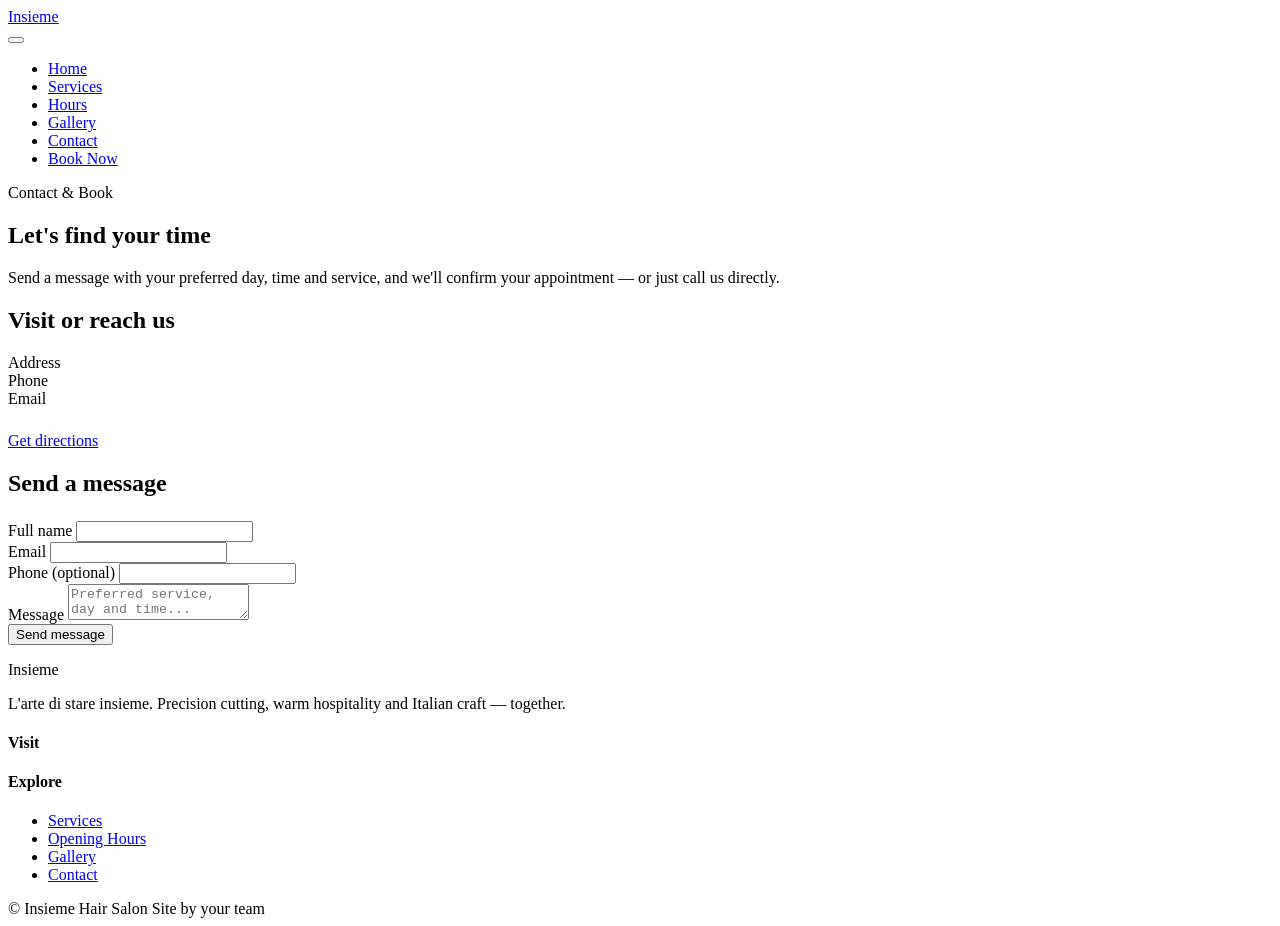
==== contact.html @ 7e27f587 "Initial site build" ====
<!DOCTYPE html>
<html lang="en">
<head>
<meta charset="UTF-8">
<meta name="viewport" content="width=device-width, initial-scale=1.0">
<title>Contact &amp; Book — Insieme Hair Salon</title>
<meta name="description" content="Get in touch with Insieme Hair Salon to book an appointment, ask a question, or find directions to our salon.">
<link rel="canonical" href="https://www.insiemehairsalon.com/contact.html">
<meta property="og:type" content="website">
<meta property="og:title" content="Contact &amp; Book — Insieme Hair Salon">
<meta property="og:description" content="Book an appointment, ask a question, or find directions to our salon.">
<meta property="og:url" content="https://www.insiemehairsalon.com/contact.html">
<link rel="preconnect" href="https://fonts.googleapis.com">
<link rel="preconnect" href="https://fonts.gstatic.com" crossorigin>
<link rel="stylesheet" href="css/style.css">
</head>
<body>

<header class="site-header">
  <div class="container">
    <a href="index.html" class="logo">Insieme</a>
    <nav aria-label="Primary">
      <button class="nav-toggle" aria-label="Toggle menu" aria-expanded="false"><span></span></button>
      <ul class="nav-menu">
        <li><a href="index.html">Home</a></li>
        <li><a href="services.html">Services</a></li>
        <li><a href="hours.html">Hours</a></li>
        <li><a href="gallery.html">Gallery</a></li>
        <li><a href="contact.html">Contact</a></li>
        <li><a href="contact.html" class="nav-cta">Book Now</a></li>
      </ul>
    </nav>
  </div>
</header>

<main>
  <section class="page-hero">
    <div class="container">
      <span class="eyebrow">Contact &amp; Book</span>
      <h1>Let's find your time</h1>
      <p>Send a message with your preferred day, time and service, and we'll confirm your appointment — or just call us directly.</p>
    </div>
  </section>

  <section class="section">
    <div class="container">
      <div class="contact-grid">
        <div class="contact-info">
          <h2>Visit or reach us</h2>
          <dl>
            <dt>Address</dt>
            <dd data-biz-address></dd>
            <dt>Phone</dt>
            <dd><a data-biz-phone-link data-biz-phone></a></dd>
            <dt>Email</dt>
            <dd><a data-biz-email-link data-biz-email></a></dd>
          </dl>
          <div class="social-links" style="margin-top:24px;"></div>
          <div class="map-embed" id="map-embed"></div>
          <a href="#" data-biz-directions target="_blank" rel="noopener" class="btn btn-outline" style="margin-top:20px;">Get directions</a>
        </div>

        <div>
          <h2>Send a message</h2>
          <form id="contact-form" style="margin-top:24px;" novalidate>
            <div class="form-field">
              <label for="name">Full name</label>
              <input type="text" id="name" name="name" autocomplete="name" required>
            </div>
            <div class="form-field">
              <label for="email">Email</label>
              <input type="email" id="email" name="email" autocomplete="email" required>
            </div>
            <div class="form-field">
              <label for="phone">Phone (optional)</label>
              <input type="tel" id="phone" name="phone" autocomplete="tel">
            </div>
            <div class="form-field">
              <label for="message">Message</label>
              <textarea id="message" name="message" placeholder="Preferred service, day and time..." required></textarea>
            </div>
            <button type="submit" class="btn btn-primary">Send message</button>
            <p class="form-status" id="form-status" role="status" aria-live="polite"></p>
          </form>
        </div>
      </div>
    </div>
  </section>
</main>

<footer class="site-footer">
  <div class="container">
    <div class="footer-grid">
      <div>
        <div class="footer-logo">Insieme</div>
        <p class="footer-about">L'arte di stare insieme. Precision cutting, warm hospitality and Italian craft — together.</p>
        <div class="social-links"></div>
      </div>
      <div>
        <h4>Visit</h4>
        <p data-biz-address style="margin-bottom:8px;"></p>
        <p><a data-biz-phone-link data-biz-phone></a></p>
      </div>
      <div>
        <h4>Explore</h4>
        <ul class="footer-links">
          <li><a href="services.html">Services</a></li>
          <li><a href="hours.html">Opening Hours</a></li>
          <li><a href="gallery.html">Gallery</a></li>
          <li><a href="contact.html">Contact</a></li>
        </ul>
      </div>
    </div>
    <div class="footer-bottom">
      <span>&copy; <span data-year></span> Insieme Hair Salon</span>
      <span>Site by your team</span>
    </div>
  </div>
</footer>

<script src="js/content.js"></script>
<script src="js/main.js"></script>
</body>
</html>
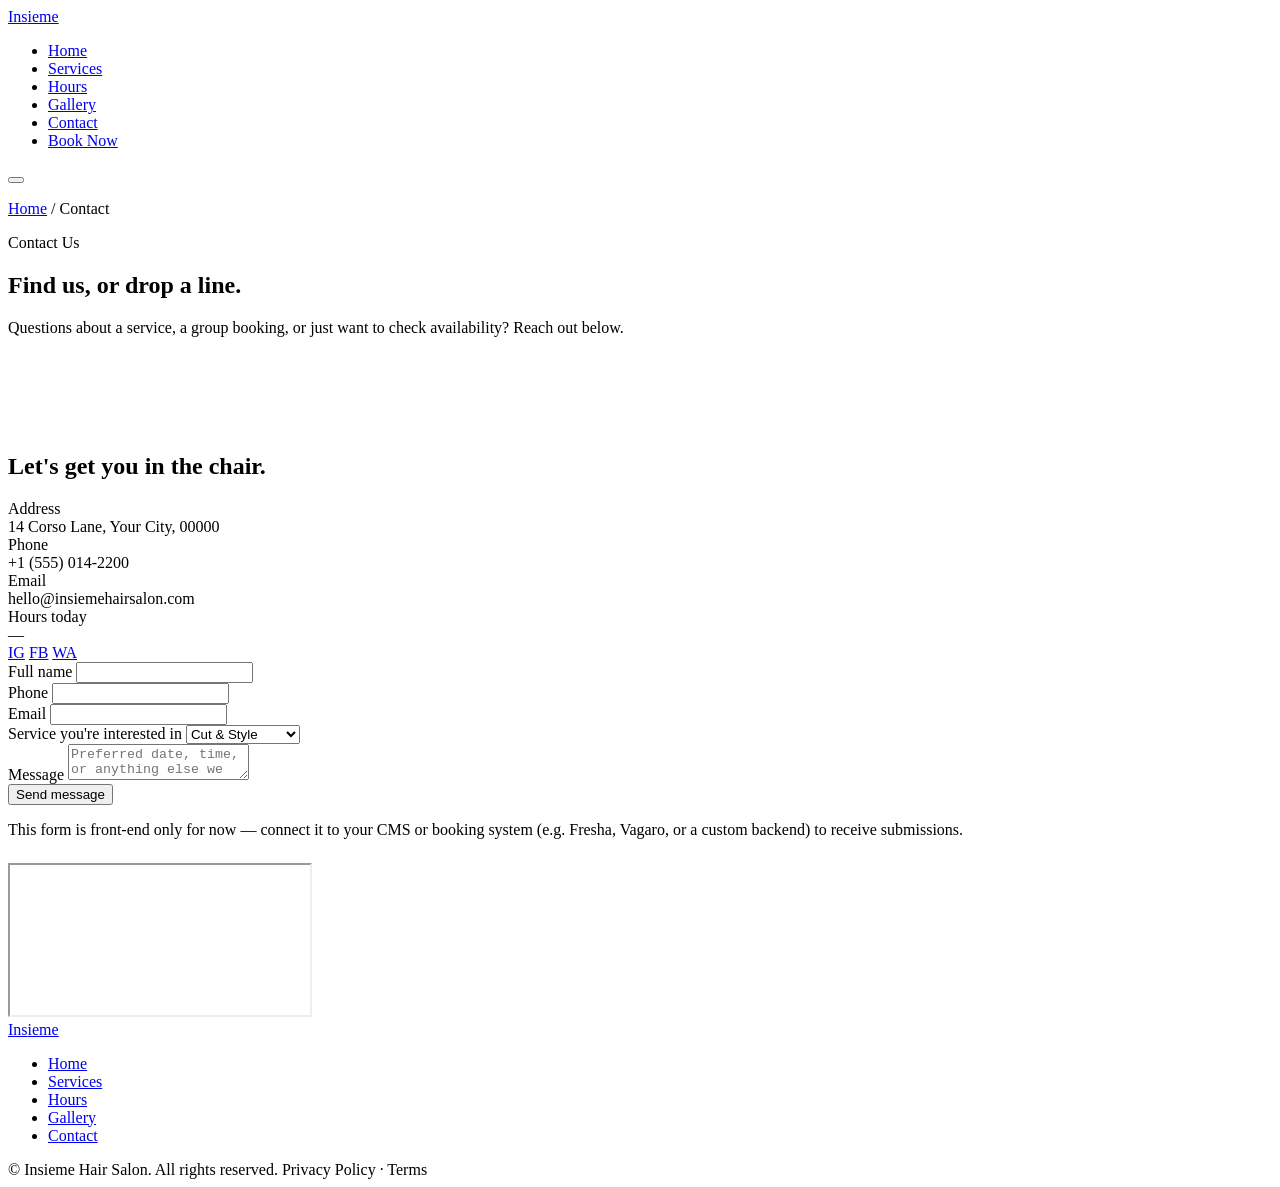
==== commit 193915b3: "Add files via upload" ====
--- a/contact.html
+++ b/contact.html
@@ -3,122 +3,153 @@
 <head>
 <meta charset="UTF-8">
 <meta name="viewport" content="width=device-width, initial-scale=1.0">
-<title>Contact &amp; Book — Insieme Hair Salon</title>
-<meta name="description" content="Get in touch with Insieme Hair Salon to book an appointment, ask a question, or find directions to our salon.">
+<title>Contact Us — Insieme Hair Salon</title>
+<meta name="description" content="Contact Insieme Hair Salon — find our address, phone, email, and map, or send a message to book your appointment.">
 <link rel="canonical" href="https://www.insiemehairsalon.com/contact.html">
+<meta property="og:title" content="Contact Us — Insieme Hair Salon">
 <meta property="og:type" content="website">
-<meta property="og:title" content="Contact &amp; Book — Insieme Hair Salon">
-<meta property="og:description" content="Book an appointment, ask a question, or find directions to our salon.">
 <meta property="og:url" content="https://www.insiemehairsalon.com/contact.html">
+<meta name="robots" content="index, follow">
+<link rel="icon" href="data:image/svg+xml,<svg xmlns=%22http://www.w3.org/2000/svg%22 viewBox=%220 0 100 100%22><text y=%22.9em%22 font-size=%2290%22>✂️</text></svg>">
 <link rel="preconnect" href="https://fonts.googleapis.com">
 <link rel="preconnect" href="https://fonts.gstatic.com" crossorigin>
-<link rel="stylesheet" href="css/style.css">
+<link href="https://fonts.googleapis.com/css2?family=Fraunces:ital,opsz,wght@0,9..144,300;0,9..144,400;0,9..144,500;1,9..144,400;1,9..144,500&family=Manrope:wght@300;400;500;600;700&display=swap" rel="stylesheet">
+<link rel="stylesheet" href="assets/style.css">
+<script type="application/ld+json">
+{
+  "@context": "https://schema.org",
+  "@type": "BreadcrumbList",
+  "itemListElement": [
+    {"@type":"ListItem","position":1,"name":"Home","item":"https://www.insiemehairsalon.com/"},
+    {"@type":"ListItem","position":2,"name":"Contact","item":"https://www.insiemehairsalon.com/contact.html"}
+  ]
+}
+</script>
 </head>
 <body>
 
-<header class="site-header">
-  <div class="container">
-    <a href="index.html" class="logo">Insieme</a>
-    <nav aria-label="Primary">
-      <button class="nav-toggle" aria-label="Toggle menu" aria-expanded="false"><span></span></button>
-      <ul class="nav-menu">
+<header id="siteHeader">
+  <div class="wrap">
+    <nav>
+      <a href="index.html" class="logo">Ins<span>i</span>eme</a>
+      <ul class="nav-links" id="navLinks">
+        <li><a href="index.html">Home</a></li>
+        <li><a href="services.html">Services</a></li>
+        <li><a href="hours.html">Hours</a></li>
+        <li><a href="gallery.html">Gallery</a></li>
+        <li><a href="contact.html" class="active">Contact</a></li>
+        <li><a href="contact.html" class="btn">Book Now</a></li>
+      </ul>
+      <button class="nav-toggle" id="navToggle" aria-label="Toggle menu" aria-expanded="false">
+        <span></span><span></span><span></span>
+      </button>
+    </nav>
+  </div>
+</header>
+
+<section class="page-hero">
+  <div class="wrap">
+    <p class="breadcrumb"><a href="index.html">Home</a> / Contact</p>
+    <p class="eyebrow" data-reveal>Contact Us</p>
+    <h1 data-reveal>Find us, or drop a line.</h1>
+    <p data-reveal>Questions about a service, a group booking, or just want to check availability? Reach out below.</p>
+  </div>
+</section>
+
+<section style="padding-top:80px;">
+  <div class="wrap">
+    <div class="contact-wrap" data-reveal>
+      <div class="contact-info">
+        <h2>Let's get you in the chair.</h2>
+        <div class="contact-item">
+          <div class="label">Address</div>
+          <div class="value">14 Corso Lane, Your City, 00000</div>
+        </div>
+        <div class="contact-item">
+          <div class="label">Phone</div>
+          <div class="value">+1 (555) 014-2200</div>
+        </div>
+        <div class="contact-item">
+          <div class="label">Email</div>
+          <div class="value">hello@insiemehairsalon.com</div>
+        </div>
+        <div class="contact-item">
+          <div class="label">Hours today</div>
+          <div class="value" id="todayHours">—</div>
+        </div>
+        <div class="social-row">
+          <a href="#" aria-label="Instagram">IG</a>
+          <a href="#" aria-label="Facebook">FB</a>
+          <a href="#" aria-label="WhatsApp">WA</a>
+        </div>
+      </div>
+      <div class="contact-form-wrap">
+        <form id="contactForm">
+          <div class="form-row">
+            <div class="form-field">
+              <label for="name">Full name</label>
+              <input type="text" id="name" name="name" required>
+            </div>
+            <div class="form-field">
+              <label for="phone">Phone</label>
+              <input type="tel" id="phone" name="phone">
+            </div>
+          </div>
+          <div class="form-row">
+            <div class="form-field full">
+              <label for="email">Email</label>
+              <input type="email" id="email" name="email" required>
+            </div>
+          </div>
+          <div class="form-row">
+            <div class="form-field full">
+              <label for="service">Service you're interested in</label>
+              <select id="service" name="service">
+                <option>Cut &amp; Style</option>
+                <option>Colour</option>
+                <option>Treatments</option>
+                <option>Bridal &amp; Events</option>
+                <option>Not sure yet</option>
+              </select>
+            </div>
+          </div>
+          <div class="form-row">
+            <div class="form-field full">
+              <label for="message">Message</label>
+              <textarea id="message" name="message" placeholder="Preferred date, time, or anything else we should know"></textarea>
+            </div>
+          </div>
+          <button type="submit" class="btn btn-solid">Send message</button>
+          <p class="form-note">This form is front-end only for now — connect it to your CMS or booking system (e.g. Fresha, Vagaro, or a custom backend) to receive submissions.</p>
+        </form>
+      </div>
+    </div>
+
+    <div class="map-embed" style="margin-top:24px; border:1px solid var(--line);" data-reveal>
+      <iframe title="Insieme Hair Salon location" src="https://maps.google.com/maps?q=hair%20salon&t=&z=14&ie=UTF8&iwloc=&output=embed" loading="lazy" referrerpolicy="no-referrer-when-downgrade"></iframe>
+    </div>
+  </div>
+</section>
+
+<footer>
+  <div class="wrap">
+    <div class="footer-top">
+      <a href="index.html" class="logo">Ins<span>i</span>eme</a>
+      <ul class="footer-links">
         <li><a href="index.html">Home</a></li>
         <li><a href="services.html">Services</a></li>
         <li><a href="hours.html">Hours</a></li>
         <li><a href="gallery.html">Gallery</a></li>
         <li><a href="contact.html">Contact</a></li>
-        <li><a href="contact.html" class="nav-cta">Book Now</a></li>
       </ul>
-    </nav>
-  </div>
-</header>
-
-<main>
-  <section class="page-hero">
-    <div class="container">
-      <span class="eyebrow">Contact &amp; Book</span>
-      <h1>Let's find your time</h1>
-      <p>Send a message with your preferred day, time and service, and we'll confirm your appointment — or just call us directly.</p>
-    </div>
-  </section>
-
-  <section class="section">
-    <div class="container">
-      <div class="contact-grid">
-        <div class="contact-info">
-          <h2>Visit or reach us</h2>
-          <dl>
-            <dt>Address</dt>
-            <dd data-biz-address></dd>
-            <dt>Phone</dt>
-            <dd><a data-biz-phone-link data-biz-phone></a></dd>
-            <dt>Email</dt>
-            <dd><a data-biz-email-link data-biz-email></a></dd>
-          </dl>
-          <div class="social-links" style="margin-top:24px;"></div>
-          <div class="map-embed" id="map-embed"></div>
-          <a href="#" data-biz-directions target="_blank" rel="noopener" class="btn btn-outline" style="margin-top:20px;">Get directions</a>
-        </div>
-
-        <div>
-          <h2>Send a message</h2>
-          <form id="contact-form" style="margin-top:24px;" novalidate>
-            <div class="form-field">
-              <label for="name">Full name</label>
-              <input type="text" id="name" name="name" autocomplete="name" required>
-            </div>
-            <div class="form-field">
-              <label for="email">Email</label>
-              <input type="email" id="email" name="email" autocomplete="email" required>
-            </div>
-            <div class="form-field">
-              <label for="phone">Phone (optional)</label>
-              <input type="tel" id="phone" name="phone" autocomplete="tel">
-            </div>
-            <div class="form-field">
-              <label for="message">Message</label>
-              <textarea id="message" name="message" placeholder="Preferred service, day and time..." required></textarea>
-            </div>
-            <button type="submit" class="btn btn-primary">Send message</button>
-            <p class="form-status" id="form-status" role="status" aria-live="polite"></p>
-          </form>
-        </div>
-      </div>
-    </div>
-  </section>
-</main>
-
-<footer class="site-footer">
-  <div class="container">
-    <div class="footer-grid">
-      <div>
-        <div class="footer-logo">Insieme</div>
-        <p class="footer-about">L'arte di stare insieme. Precision cutting, warm hospitality and Italian craft — together.</p>
-        <div class="social-links"></div>
-      </div>
-      <div>
-        <h4>Visit</h4>
-        <p data-biz-address style="margin-bottom:8px;"></p>
-        <p><a data-biz-phone-link data-biz-phone></a></p>
-      </div>
-      <div>
-        <h4>Explore</h4>
-        <ul class="footer-links">
-          <li><a href="services.html">Services</a></li>
-          <li><a href="hours.html">Opening Hours</a></li>
-          <li><a href="gallery.html">Gallery</a></li>
-          <li><a href="contact.html">Contact</a></li>
-        </ul>
-      </div>
     </div>
     <div class="footer-bottom">
-      <span>&copy; <span data-year></span> Insieme Hair Salon</span>
-      <span>Site by your team</span>
+      <span>© <span id="year"></span> Insieme Hair Salon. All rights reserved.</span>
+      <span>Privacy Policy · Terms</span>
     </div>
   </div>
 </footer>
 
-<script src="js/content.js"></script>
-<script src="js/main.js"></script>
+<script src="assets/script.js"></script>
 </body>
 </html>
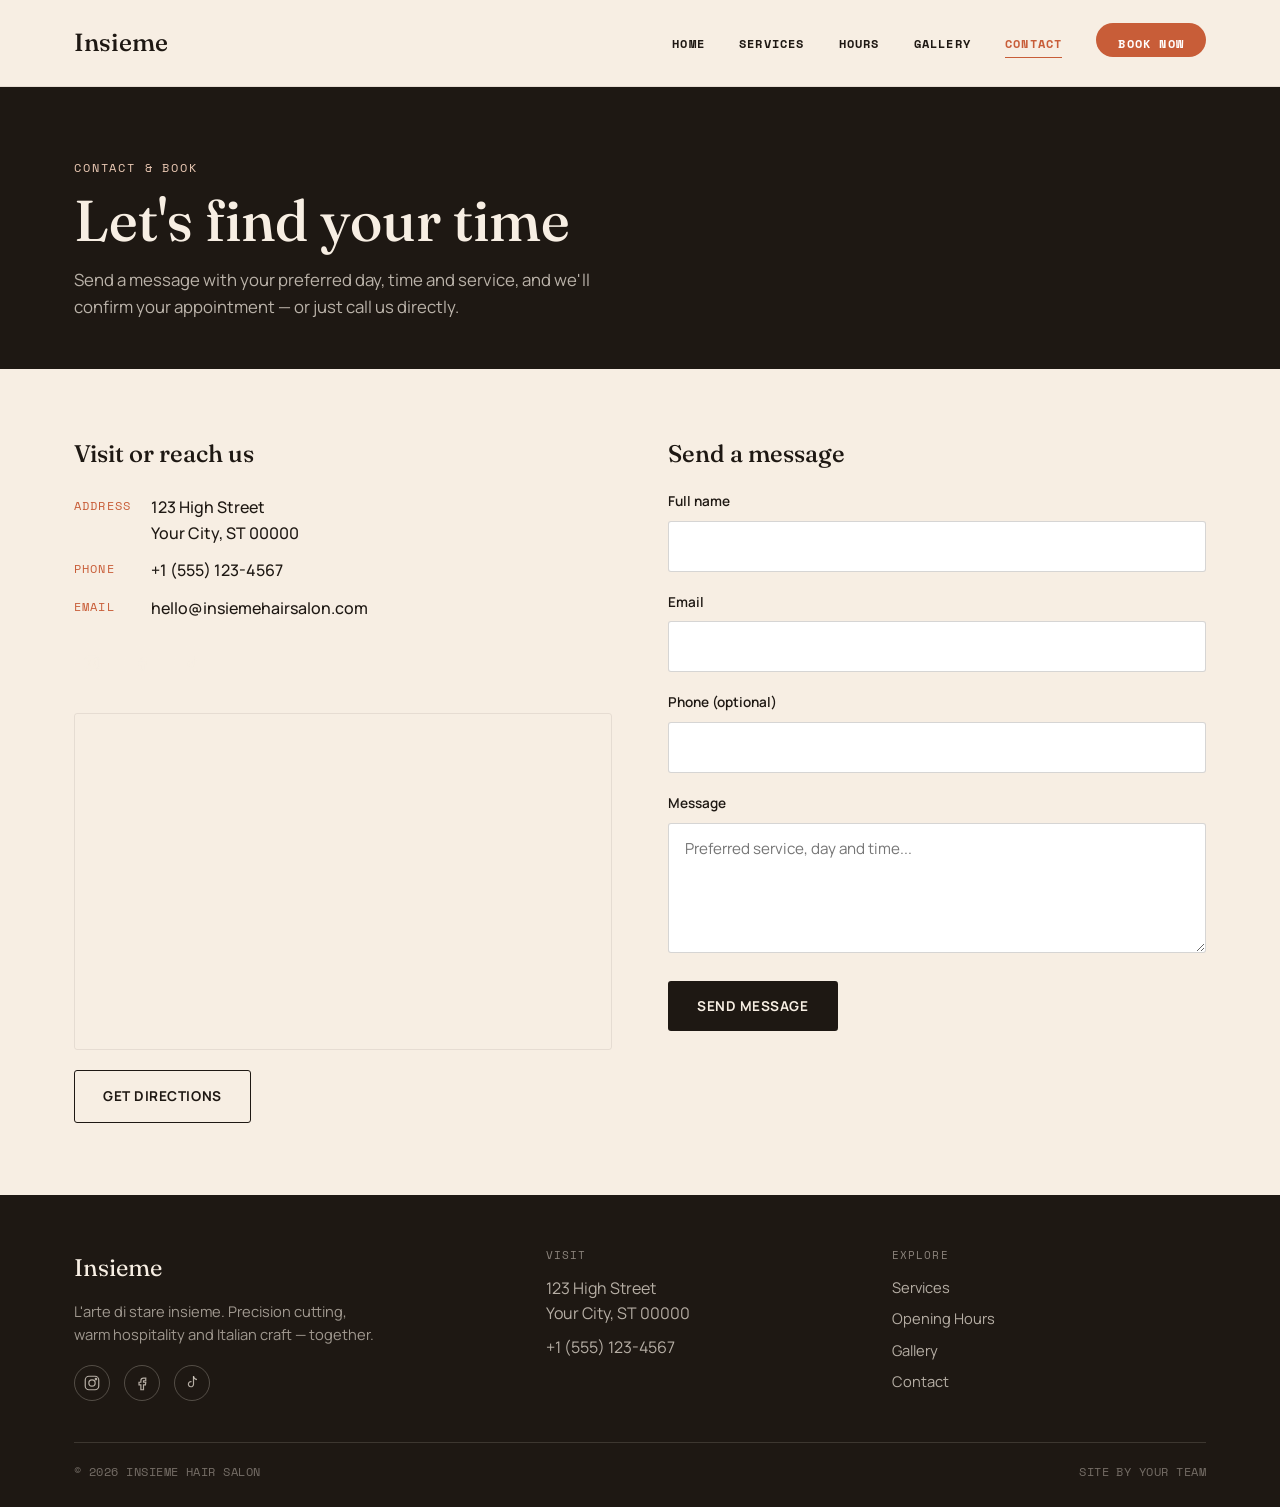
==== commit 4f2e7ba2: "Add files via upload" ====
--- a/contact.html
+++ b/contact.html
@@ -3,18 +3,18 @@
 <head>
 <meta charset="UTF-8">
 <meta name="viewport" content="width=device-width, initial-scale=1.0">
-<title>Contact Us — Insieme Hair Salon</title>
-<meta name="description" content="Contact Insieme Hair Salon — find our address, phone, email, and map, or send a message to book your appointment.">
+<title>Contact &amp; Book — Insieme Hair Salon</title>
+<meta name="description" content="Get in touch with Insieme Hair Salon to book an appointment, ask a question, or find directions to our salon.">
 <link rel="canonical" href="https://www.insiemehairsalon.com/contact.html">
-<meta property="og:title" content="Contact Us — Insieme Hair Salon">
 <meta property="og:type" content="website">
+<meta property="og:title" content="Contact &amp; Book — Insieme Hair Salon">
+<meta property="og:description" content="Book an appointment, ask a question, or find directions to our salon.">
 <meta property="og:url" content="https://www.insiemehairsalon.com/contact.html">
 <meta name="robots" content="index, follow">
-<link rel="icon" href="data:image/svg+xml,<svg xmlns=%22http://www.w3.org/2000/svg%22 viewBox=%220 0 100 100%22><text y=%22.9em%22 font-size=%2290%22>✂️</text></svg>">
 <link rel="preconnect" href="https://fonts.googleapis.com">
 <link rel="preconnect" href="https://fonts.gstatic.com" crossorigin>
-<link href="https://fonts.googleapis.com/css2?family=Fraunces:ital,opsz,wght@0,9..144,300;0,9..144,400;0,9..144,500;1,9..144,400;1,9..144,500&family=Manrope:wght@300;400;500;600;700&display=swap" rel="stylesheet">
-<link rel="stylesheet" href="assets/style.css">
+<link href="https://fonts.googleapis.com/css2?family=Fraunces:ital,opsz,wght@0,9..144,300;0,9..144,500;0,9..144,600;1,9..144,500&family=Manrope:wght@400;500;600;700&family=Space+Mono:wght@400;700&display=swap" rel="stylesheet">
+<link rel="stylesheet" href="style.css">
 <script type="application/ld+json">
 {
   "@context": "https://schema.org",
@@ -28,128 +28,118 @@
 </head>
 <body>
 
-<header id="siteHeader">
-  <div class="wrap">
-    <nav>
-      <a href="index.html" class="logo">Ins<span>i</span>eme</a>
-      <ul class="nav-links" id="navLinks">
+<header class="site-header">
+  <div class="container">
+    <a href="index.html" class="logo">Insieme</a>
+    <nav aria-label="Primary">
+      <button class="nav-toggle" aria-label="Toggle menu" aria-expanded="false"><span></span></button>
+      <ul class="nav-menu">
         <li><a href="index.html">Home</a></li>
         <li><a href="services.html">Services</a></li>
         <li><a href="hours.html">Hours</a></li>
         <li><a href="gallery.html">Gallery</a></li>
-        <li><a href="contact.html" class="active">Contact</a></li>
-        <li><a href="contact.html" class="btn">Book Now</a></li>
+        <li><a href="contact.html" aria-current="page">Contact</a></li>
+        <li><a href="contact.html" class="nav-cta">Book Now</a></li>
       </ul>
-      <button class="nav-toggle" id="navToggle" aria-label="Toggle menu" aria-expanded="false">
-        <span></span><span></span><span></span>
-      </button>
     </nav>
   </div>
 </header>
 
-<section class="page-hero">
-  <div class="wrap">
-    <p class="breadcrumb"><a href="index.html">Home</a> / Contact</p>
-    <p class="eyebrow" data-reveal>Contact Us</p>
-    <h1 data-reveal>Find us, or drop a line.</h1>
-    <p data-reveal>Questions about a service, a group booking, or just want to check availability? Reach out below.</p>
-  </div>
-</section>
+<main>
+  <section class="page-hero">
+    <div class="container">
+      <span class="eyebrow">Contact &amp; Book</span>
+      <h1>Let's find your time</h1>
+      <p>Send a message with your preferred day, time and service, and we'll confirm your appointment — or just call us directly.</p>
+    </div>
+  </section>
 
-<section style="padding-top:80px;">
-  <div class="wrap">
-    <div class="contact-wrap" data-reveal>
-      <div class="contact-info">
-        <h2>Let's get you in the chair.</h2>
-        <div class="contact-item">
-          <div class="label">Address</div>
-          <div class="value">14 Corso Lane, Your City, 00000</div>
+  <section class="section">
+    <div class="container">
+      <div class="contact-grid">
+        <div class="contact-info">
+          <h2>Visit or reach us</h2>
+          <dl>
+            <dt>Address</dt>
+            <dd>123 High Street<br>Your City, ST 00000</dd>
+            <dt>Phone</dt>
+            <dd><a href="tel:+15551234567">+1 (555) 123-4567</a></dd>
+            <dt>Email</dt>
+            <dd><a href="mailto:hello@insiemehairsalon.com">hello@insiemehairsalon.com</a></dd>
+          </dl>
+          <div class="social-links" style="margin-top:24px;">
+            <a href="https://instagram.com/insiemehairsalon" target="_blank" rel="noopener" aria-label="Instagram"><svg viewBox="0 0 24 24" width="18" height="18" fill="none" stroke="currentColor" stroke-width="1.6"><rect x="3" y="3" width="18" height="18" rx="5"/><circle cx="12" cy="12" r="4.2"/><circle cx="17.3" cy="6.7" r="1"/></svg></a>
+            <a href="https://facebook.com/insiemehairsalon" target="_blank" rel="noopener" aria-label="Facebook"><svg viewBox="0 0 24 24" width="18" height="18" fill="none" stroke="currentColor" stroke-width="1.6"><path d="M14 9h3V5.5h-3c-2 0-3.5 1.5-3.5 3.5v2H8v3.5h2.5V21H14v-6.5h2.6l.4-3.5H14V9z"/></svg></a>
+            <a href="https://tiktok.com/@insiemehairsalon" target="_blank" rel="noopener" aria-label="TikTok"><svg viewBox="0 0 24 24" width="18" height="18" fill="none" stroke="currentColor" stroke-width="1.6"><path d="M14 3v10.6a3.4 3.4 0 1 1-2.6-3.3"/><path d="M14 3c.4 2.4 2.2 4.2 4.6 4.5"/></svg></a>
+          </div>
+          <div class="map-embed">
+            <iframe title="Insieme Hair Salon location" src="https://www.google.com/maps?q=123+High+Street+Your+City+ST&output=embed" loading="lazy" referrerpolicy="no-referrer-when-downgrade" allowfullscreen></iframe>
+          </div>
+          <a href="https://www.google.com/maps/search/?api=1&query=123+High+Street+Your+City" target="_blank" rel="noopener" class="btn btn-outline" style="margin-top:20px;">Get directions</a>
         </div>
-        <div class="contact-item">
-          <div class="label">Phone</div>
-          <div class="value">+1 (555) 014-2200</div>
-        </div>
-        <div class="contact-item">
-          <div class="label">Email</div>
-          <div class="value">hello@insiemehairsalon.com</div>
-        </div>
-        <div class="contact-item">
-          <div class="label">Hours today</div>
-          <div class="value" id="todayHours">—</div>
-        </div>
-        <div class="social-row">
-          <a href="#" aria-label="Instagram">IG</a>
-          <a href="#" aria-label="Facebook">FB</a>
-          <a href="#" aria-label="WhatsApp">WA</a>
+
+        <div>
+          <h2>Send a message</h2>
+          <form id="contact-form" style="margin-top:24px;" novalidate>
+            <div class="form-field">
+              <label for="name">Full name</label>
+              <input type="text" id="name" name="name" autocomplete="name" required>
+            </div>
+            <div class="form-field">
+              <label for="email">Email</label>
+              <input type="email" id="email" name="email" autocomplete="email" required>
+            </div>
+            <div class="form-field">
+              <label for="phone">Phone (optional)</label>
+              <input type="tel" id="phone" name="phone" autocomplete="tel">
+            </div>
+            <div class="form-field">
+              <label for="message">Message</label>
+              <textarea id="message" name="message" placeholder="Preferred service, day and time..." required></textarea>
+            </div>
+            <button type="submit" class="btn btn-primary">Send message</button>
+            <p class="form-status" id="form-status" role="status" aria-live="polite"></p>
+          </form>
         </div>
       </div>
-      <div class="contact-form-wrap">
-        <form id="contactForm">
-          <div class="form-row">
-            <div class="form-field">
-              <label for="name">Full name</label>
-              <input type="text" id="name" name="name" required>
-            </div>
-            <div class="form-field">
-              <label for="phone">Phone</label>
-              <input type="tel" id="phone" name="phone">
-            </div>
-          </div>
-          <div class="form-row">
-            <div class="form-field full">
-              <label for="email">Email</label>
-              <input type="email" id="email" name="email" required>
-            </div>
-          </div>
-          <div class="form-row">
-            <div class="form-field full">
-              <label for="service">Service you're interested in</label>
-              <select id="service" name="service">
-                <option>Cut &amp; Style</option>
-                <option>Colour</option>
-                <option>Treatments</option>
-                <option>Bridal &amp; Events</option>
-                <option>Not sure yet</option>
-              </select>
-            </div>
-          </div>
-          <div class="form-row">
-            <div class="form-field full">
-              <label for="message">Message</label>
-              <textarea id="message" name="message" placeholder="Preferred date, time, or anything else we should know"></textarea>
-            </div>
-          </div>
-          <button type="submit" class="btn btn-solid">Send message</button>
-          <p class="form-note">This form is front-end only for now — connect it to your CMS or booking system (e.g. Fresha, Vagaro, or a custom backend) to receive submissions.</p>
-        </form>
+    </div>
+  </section>
+</main>
+
+<footer class="site-footer">
+  <div class="container">
+    <div class="footer-grid">
+      <div>
+        <div class="footer-logo">Insieme</div>
+        <p class="footer-about">L'arte di stare insieme. Precision cutting, warm hospitality and Italian craft — together.</p>
+        <div class="social-links">
+          <a href="https://instagram.com/insiemehairsalon" target="_blank" rel="noopener" aria-label="Instagram"><svg viewBox="0 0 24 24" width="18" height="18" fill="none" stroke="currentColor" stroke-width="1.6"><rect x="3" y="3" width="18" height="18" rx="5"/><circle cx="12" cy="12" r="4.2"/><circle cx="17.3" cy="6.7" r="1"/></svg></a>
+          <a href="https://facebook.com/insiemehairsalon" target="_blank" rel="noopener" aria-label="Facebook"><svg viewBox="0 0 24 24" width="18" height="18" fill="none" stroke="currentColor" stroke-width="1.6"><path d="M14 9h3V5.5h-3c-2 0-3.5 1.5-3.5 3.5v2H8v3.5h2.5V21H14v-6.5h2.6l.4-3.5H14V9z"/></svg></a>
+          <a href="https://tiktok.com/@insiemehairsalon" target="_blank" rel="noopener" aria-label="TikTok"><svg viewBox="0 0 24 24" width="18" height="18" fill="none" stroke="currentColor" stroke-width="1.6"><path d="M14 3v10.6a3.4 3.4 0 1 1-2.6-3.3"/><path d="M14 3c.4 2.4 2.2 4.2 4.6 4.5"/></svg></a>
+        </div>
+      </div>
+      <div>
+        <h4>Visit</h4>
+        <p style="margin-bottom:8px;">123 High Street<br>Your City, ST 00000</p>
+        <p><a href="tel:+15551234567">+1 (555) 123-4567</a></p>
+      </div>
+      <div>
+        <h4>Explore</h4>
+        <ul class="footer-links">
+          <li><a href="services.html">Services</a></li>
+          <li><a href="hours.html">Opening Hours</a></li>
+          <li><a href="gallery.html">Gallery</a></li>
+          <li><a href="contact.html">Contact</a></li>
+        </ul>
       </div>
     </div>
-
-    <div class="map-embed" style="margin-top:24px; border:1px solid var(--line);" data-reveal>
-      <iframe title="Insieme Hair Salon location" src="https://maps.google.com/maps?q=hair%20salon&t=&z=14&ie=UTF8&iwloc=&output=embed" loading="lazy" referrerpolicy="no-referrer-when-downgrade"></iframe>
-    </div>
-  </div>
-</section>
-
-<footer>
-  <div class="wrap">
-    <div class="footer-top">
-      <a href="index.html" class="logo">Ins<span>i</span>eme</a>
-      <ul class="footer-links">
-        <li><a href="index.html">Home</a></li>
-        <li><a href="services.html">Services</a></li>
-        <li><a href="hours.html">Hours</a></li>
-        <li><a href="gallery.html">Gallery</a></li>
-        <li><a href="contact.html">Contact</a></li>
-      </ul>
-    </div>
     <div class="footer-bottom">
-      <span>© <span id="year"></span> Insieme Hair Salon. All rights reserved.</span>
-      <span>Privacy Policy · Terms</span>
+      <span>&copy; <span data-year></span> Insieme Hair Salon</span>
+      <span>Site by your team</span>
     </div>
   </div>
 </footer>
 
-<script src="assets/script.js"></script>
+<script src="main.js"></script>
 </body>
 </html>
--- a/style.css
+++ b/style.css
@@ -0,0 +1,280 @@
+:root {
+  --cream: #f7eee3;
+  --cream-deep: #efe2d0;
+  --espresso: #1e1813;
+  --espresso-soft: #382e27;
+  --rust: #c85d38;
+  --rust-deep: #a8482a;
+  --copper-soft: #ebc9b4;
+  --stone: #8b7f73;
+  --white: #ffffff;
+
+  --font-display: "Fraunces", ui-serif, Georgia, serif;
+  --font-body: "Manrope", -apple-system, BlinkMacSystemFont, "Segoe UI", sans-serif;
+  --font-mono: "Space Mono", ui-monospace, monospace;
+
+  --container: 1180px;
+  --radius: 3px;
+  --transition: 220ms cubic-bezier(.4,0,.2,1);
+}
+
+@media (prefers-reduced-motion: reduce) {
+  *, *::before, *::after { animation-duration: 0.001ms !important; animation-iteration-count: 1 !important; transition-duration: 0.001ms !important; scroll-behavior: auto !important; }
+}
+
+* { box-sizing: border-box; }
+html { scroll-behavior: smooth; }
+body {
+  margin: 0;
+  background: var(--cream);
+  color: var(--espresso);
+  font-family: var(--font-body);
+  font-size: 16px;
+  line-height: 1.6;
+  -webkit-font-smoothing: antialiased;
+}
+img { max-width: 100%; display: block; }
+a { color: inherit; text-decoration: none; }
+ul { list-style: none; margin: 0; padding: 0; }
+h1, h2, h3, h4 { font-family: var(--font-display); font-weight: 500; line-height: 1.1; margin: 0; }
+p { margin: 0; }
+button { font-family: inherit; cursor: pointer; }
+
+:focus-visible { outline: 2px solid var(--rust); outline-offset: 3px; }
+
+.container { width: 100%; max-width: var(--container); margin: 0 auto; padding: 0 24px; }
+
+.eyebrow {
+  font-family: var(--font-mono);
+  font-size: 0.72rem;
+  letter-spacing: 0.16em;
+  text-transform: uppercase;
+  color: var(--rust);
+  display: block;
+}
+
+/* ---------- Header / Nav ---------- */
+.site-header { position: sticky; top: 0; z-index: 100; background: var(--cream); border-bottom: 1px solid rgba(30,24,19,0.08); }
+.site-header .container { display: flex; align-items: center; justify-content: space-between; height: 86px; }
+.logo { font-family: var(--font-display); font-size: 1.55rem; font-weight: 500; }
+
+.nav-toggle { display: none; background: none; border: none; width: 40px; height: 40px; position: relative; }
+.nav-toggle span, .nav-toggle::before, .nav-toggle::after {
+  content: ""; position: absolute; left: 8px; right: 8px; height: 2px; background: var(--espresso);
+  transition: transform var(--transition), opacity var(--transition);
+}
+.nav-toggle::before { top: 14px; }
+.nav-toggle span { top: 19px; }
+.nav-toggle::after { top: 24px; }
+.nav-toggle[aria-expanded="true"]::before { transform: translateY(5px) rotate(45deg); }
+.nav-toggle[aria-expanded="true"]::after { transform: translateY(-5px) rotate(-45deg); }
+.nav-toggle[aria-expanded="true"] span { opacity: 0; }
+
+.nav-menu { display: flex; align-items: center; gap: 34px; }
+.nav-menu a {
+  font-family: var(--font-mono); font-size: 0.75rem; font-weight: 700;
+  letter-spacing: 0.1em; text-transform: uppercase;
+  padding-bottom: 5px; border-bottom: 1px solid transparent;
+}
+.nav-menu a:hover, .nav-menu a[aria-current="page"] { border-color: var(--rust); color: var(--rust); }
+.nav-cta { background: var(--rust); color: var(--white) !important; padding: 12px 22px; border-radius: 30px; font-weight: 700 !important; border: none !important; }
+.nav-cta:hover { background: var(--rust-deep); border-color: transparent !important; color: var(--white) !important; }
+
+/* ---------- Buttons ---------- */
+.btn {
+  display: inline-flex; align-items: center; gap: 10px;
+  padding: 15px 28px; border-radius: var(--radius);
+  font-weight: 700; font-size: 0.85rem; text-transform: uppercase; letter-spacing: 0.04em;
+  border: 1px solid transparent; transition: transform var(--transition), background var(--transition), border-color var(--transition), color var(--transition);
+}
+.btn:hover { transform: translateY(-2px); }
+.btn-primary { background: var(--espresso); color: var(--cream); }
+.btn-primary:hover { background: var(--rust); }
+.btn-line { border-bottom: 1px solid var(--espresso); padding: 15px 2px; border-radius: 0; text-transform: none; font-weight: 600; letter-spacing: 0; font-size: 0.95rem; }
+.btn-line:hover { border-color: var(--rust); color: var(--rust); transform: none; }
+.btn-outline { border-color: var(--espresso); color: var(--espresso); }
+.btn-outline:hover { border-color: var(--rust); color: var(--rust); }
+.btn-outline-light { border-color: rgba(247,238,227,0.5); color: var(--cream); }
+.btn-outline-light:hover { border-color: var(--cream); }
+
+/* ---------- Hero (home) ---------- */
+.hero { padding: 24px 0 70px; }
+.hero h1 { font-size: clamp(2.4rem, 5vw, 3.8rem); max-width: 16ch; margin-bottom: 40px; }
+.hero h1 em { font-style: italic; color: var(--rust); }
+.hero-grid { display: grid; grid-template-columns: 0.85fr 1.15fr; gap: 48px; align-items: start; }
+.hero-text p { font-size: 1.08rem; color: var(--espresso-soft); max-width: 46ch; }
+.hero-actions { margin-top: 30px; display: flex; gap: 16px; flex-wrap: wrap; align-items: center; }
+.hero-media { position: relative; aspect-ratio: 4/3.1; border-radius: 4px; overflow: hidden; }
+.hero-media img { width: 100%; height: 100%; object-fit: cover; }
+.hero-callout { position: absolute; right: 24px; bottom: 24px; left: 24px; max-width: 260px; background: var(--rust); color: var(--cream); padding: 24px; border-radius: 3px; }
+.hero-callout h3 { font-style: italic; font-weight: 500; font-size: 1.35rem; color: var(--white); }
+.hero-callout p { margin-top: 10px; font-family: var(--font-mono); font-size: 0.72rem; letter-spacing: 0.04em; line-height: 1.6; color: rgba(255,255,255,0.85); text-transform: uppercase; }
+
+/* ---------- Scrolling service strip ---------- */
+.strip { background: var(--rust); color: var(--cream); padding: 14px 0; overflow: hidden; }
+.strip-inner { display: flex; gap: 48px; font-family: var(--font-mono); font-size: 0.78rem; letter-spacing: 0.08em; text-transform: uppercase; white-space: nowrap; }
+
+/* ---------- Sections ---------- */
+.section { padding: 72px 0; }
+.section--tight { padding: 56px 0; }
+.section--deep { background: var(--cream-deep); }
+.section--espresso { background: var(--espresso); color: var(--cream); }
+.section--espresso .eyebrow { color: var(--copper-soft); }
+.section--espresso .section-head p { color: rgba(247,238,227,0.65); }
+
+.section-head { max-width: 640px; margin-bottom: 36px; }
+.section-head h2 { font-size: clamp(1.9rem, 3.5vw, 2.6rem); margin-top: 10px; }
+.section-head p { margin-top: 12px; color: var(--stone); font-size: 1.02rem; }
+
+.section-head--split { display: flex; justify-content: space-between; align-items: flex-end; gap: 20px; flex-wrap: wrap; margin-bottom: 36px; }
+.seelink { font-family: var(--font-mono); font-size: 0.78rem; font-weight: 700; text-transform: uppercase; letter-spacing: 0.05em; border-bottom: 1px solid var(--espresso); padding-bottom: 3px; }
+.seelink:hover { color: var(--rust); border-color: var(--rust); }
+
+/* ---------- Portfolio / gallery grid (real photos) ---------- */
+.portfolio-grid, .gallery-grid { display: grid; grid-template-columns: repeat(4, minmax(0,1fr)); gap: 6px; }
+.ptile { aspect-ratio: 3/3.6; border-radius: 3px; position: relative; overflow: hidden; background: var(--cream-deep); }
+.ptile img { width: 100%; height: 100%; object-fit: cover; transition: transform .5s ease; }
+.ptile:hover img { transform: scale(1.06); }
+.ptile span.ptile-caption { position: absolute; left: 12px; bottom: 12px; color: var(--white); font-family: var(--font-mono); font-size: 0.68rem; text-transform: uppercase; letter-spacing: 0.05em; opacity: 0.92; z-index: 1; }
+.ptile::after { content: ""; position: absolute; inset: 0; background: linear-gradient(180deg, rgba(0,0,0,0) 55%, rgba(0,0,0,0.45) 100%); pointer-events:none; }
+.ptile--tag { position: absolute; top: 12px; left: 12px; z-index: 1; color: rgba(255,255,255,0.9); font-family: var(--font-mono); font-size: 0.62rem; text-transform: uppercase; letter-spacing: 0.08em; }
+.gallery-note { margin-top: 22px; font-size: 0.92rem; color: var(--stone); }
+.gallery-filters { display:flex; gap:10px; flex-wrap:wrap; margin-bottom:28px; }
+.gallery-filters button{ font-family:var(--font-mono); font-size:0.72rem; letter-spacing:.08em; text-transform:uppercase; padding:10px 18px; border:1px solid rgba(30,24,19,0.16); background:transparent; color:var(--stone); border-radius:30px; transition:var(--transition); }
+.gallery-filters button:hover, .gallery-filters button.active{ border-color:var(--rust); color:var(--rust); }
+
+/* ---------- Featured services (dark band, home) ---------- */
+.services-grid { display: grid; grid-template-columns: repeat(3, minmax(0,1fr)); gap: 1px; background: rgba(247,238,227,0.14); margin-top: 8px; }
+.services-grid > div { background: var(--espresso); padding: 26px 24px; }
+.services-grid h3 { font-size: 1.1rem; color: var(--cream); }
+.services-grid p { margin-top: 8px; font-size: 0.9rem; color: rgba(247,238,227,0.6); }
+
+/* ---------- Full services / menu page ---------- */
+.service-group { margin-bottom: 44px; }
+.service-group:last-child { margin-bottom: 0; }
+.service-group__title {
+  font-size: 1.05rem; font-family: var(--font-mono); text-transform: uppercase; letter-spacing: 0.08em;
+  color: var(--rust); margin-bottom: 20px; padding-bottom: 10px; border-bottom: 1px solid rgba(30,24,19,0.12);
+}
+.service-rows { display: flex; flex-direction: column; }
+.service-row { display: grid; grid-template-columns: 1fr auto; align-items: baseline; gap: 12px; padding: 16px 0; border-bottom: 1px dashed rgba(30,24,19,0.14); }
+.service-row__name { display: flex; flex-direction: column; gap: 4px; font-weight: 600; }
+.service-row__note { font-weight: 400; font-size: 0.85rem; color: var(--stone); }
+.service-row__price { font-family: var(--font-mono); font-size: 0.95rem; color: var(--espresso-soft); white-space: nowrap; }
+
+/* ---------- Products (retail) ---------- */
+.product-grid{ display:grid; grid-template-columns:repeat(3,1fr); gap:24px; margin-top:8px; }
+.product-card{ background:var(--white); border:1px solid rgba(30,24,19,0.08); border-radius:var(--radius); overflow:hidden; }
+.product-card img{ width:100%; height:200px; object-fit:cover; }
+.product-card .pbody{ padding:20px; }
+.product-card h4{ font-size:1.1rem; margin-bottom:6px; }
+.product-card p{ font-size:0.85rem; color:var(--stone); margin-bottom:10px; }
+.product-card .price{ font-family:var(--font-mono); color:var(--rust); font-weight:700; font-size:0.9rem; }
+
+/* ---------- Testimonials ---------- */
+.testimonials { display: grid; grid-template-columns: repeat(3, minmax(0,1fr)); gap: 28px; }
+.testimonial p { font-family: var(--font-display); font-size: 1.1rem; font-style: italic; line-height: 1.5; }
+.testimonial cite { display: block; margin-top: 14px; font-style: normal; font-family: var(--font-mono); font-size: 0.75rem; color: var(--rust-deep); }
+.section--espresso .testimonial cite { color: var(--copper-soft); }
+
+/* ---------- Hours page table ---------- */
+.hours-table-wrap { background: var(--white); border: 1px solid rgba(30,24,19,0.08); border-radius: var(--radius); overflow: hidden; }
+table.hours-table { width: 100%; border-collapse: collapse; }
+table.hours-table th, table.hours-table td { text-align: left; padding: 18px 28px; border-bottom: 1px solid rgba(30,24,19,0.08); font-weight: 500; }
+table.hours-table th { font-family: var(--font-display); font-weight: 500; font-size: 1.05rem; }
+table.hours-table td { font-family: var(--font-mono); font-size: 0.95rem; text-align: right; }
+table.hours-table tr:last-child th, table.hours-table tr:last-child td { border-bottom: none; }
+table.hours-table tr.is-today { background: var(--cream-deep); }
+table.hours-table tr.is-today th { color: var(--rust); }
+.holiday-note { margin-top: 20px; font-size: 0.9rem; color: var(--stone); }
+
+.info-strip{ display:grid; grid-template-columns:repeat(3,1fr); gap:28px; margin-top:56px; padding-top:44px; border-top:1px solid rgba(30,24,19,0.1); }
+.info-strip .label{ font-family:var(--font-mono); font-size:0.7rem; letter-spacing:.14em; text-transform:uppercase; color:var(--rust); margin-bottom:8px; display:block; }
+.info-strip p{ font-size:0.9rem; color:var(--stone); }
+
+.hours-list { display: flex; flex-direction: column; gap: 8px; }
+.hours-list li { display: flex; justify-content: space-between; font-family: var(--font-mono); font-size: 0.8rem; border-bottom: 1px dashed rgba(30,24,19,0.14); padding-bottom: 6px; }
+.hours-list li.is-today { color: var(--rust); font-weight: 700; }
+
+/* ---------- Contact ---------- */
+.contact-grid { display: grid; grid-template-columns: 1fr 1fr; gap: 56px; align-items: start; }
+.contact-info dl { display: grid; grid-template-columns: auto 1fr; gap: 12px 20px; margin-top: 28px; }
+.contact-info dt { font-family: var(--font-mono); font-size: 0.72rem; text-transform: uppercase; letter-spacing: 0.1em; color: var(--rust); padding-top: 2px; }
+.contact-info dd { margin: 0; font-weight: 500; }
+.map-embed { margin-top: 32px; border-radius: var(--radius); overflow: hidden; border: 1px solid rgba(30,24,19,0.08); aspect-ratio: 16/10; }
+.map-embed iframe { width: 100%; height: 100%; border: 0; }
+
+.form-field { margin-bottom: 20px; }
+.form-field label { display: block; font-size: 0.85rem; font-weight: 600; margin-bottom: 8px; }
+.form-field input, .form-field textarea, .form-field select {
+  width: 100%; padding: 14px 16px; border: 1px solid rgba(30,24,19,0.18); border-radius: var(--radius);
+  background: var(--white); font-family: var(--font-body); font-size: 0.95rem; color: var(--espresso);
+}
+.form-field input:focus, .form-field textarea:focus, .form-field select:focus { border-color: var(--rust); outline:none; }
+.form-field textarea { resize: vertical; min-height: 130px; }
+.form-status { margin-top: 8px; font-size: 0.9rem; min-height: 1.2em; }
+.form-status--success { color: #2f6b3f; }
+.form-status--error { color: var(--rust); }
+
+/* ---------- CTA band ---------- */
+.cta-band { background: var(--rust); color: var(--white); padding: 66px 0; text-align: center; }
+.cta-band .eyebrow { color: rgba(255,255,255,0.75); }
+.cta-band h2 { font-size: clamp(1.9rem, 4vw, 3rem); margin-top: 10px; }
+.cta-band p { margin-top: 12px; color: rgba(255,255,255,0.85); }
+.cta-band .btn-primary { background: var(--white); color: var(--rust-deep); margin-top: 28px; }
+.cta-band .btn-primary:hover { background: var(--espresso); color: var(--cream); }
+
+/* ---------- Page hero (interior pages) ---------- */
+.page-hero { background: var(--espresso); color: var(--cream); padding: 72px 0 48px; }
+.page-hero .eyebrow { color: var(--copper-soft); }
+.page-hero h1 { font-size: clamp(2.4rem, 5vw, 3.6rem); margin-top: 12px; }
+.page-hero p { margin-top: 14px; color: rgba(247,238,227,0.72); max-width: 56ch; font-size: 1.05rem; }
+
+/* ---------- Footer ---------- */
+.site-footer { background: var(--espresso); color: rgba(247,238,227,0.7); padding: 54px 0 26px; }
+.footer-grid { display: grid; grid-template-columns: 1.4fr 1fr 1fr; gap: 32px; }
+.footer-logo { font-family: var(--font-display); font-size: 1.5rem; color: var(--cream); }
+.footer-about { margin-top: 12px; font-size: 0.92rem; max-width: 34ch; color: rgba(247,238,227,0.6); }
+.footer-grid h4 { color: rgba(247,238,227,0.5); font-family: var(--font-mono); font-size: 0.7rem; text-transform: uppercase; letter-spacing: 0.1em; margin-bottom: 14px; }
+.footer-links li { margin-bottom: 8px; font-size: 0.92rem; }
+.footer-links a:hover { color: var(--cream); }
+.social-links { display: flex; gap: 14px; margin-top: 18px; }
+.social-links a { color: rgba(247,238,227,0.7); transition: color var(--transition); width:36px; height:36px; border:1px solid rgba(247,238,227,0.25); border-radius:50%; display:flex; align-items:center; justify-content:center; }
+.social-links a:hover { color: var(--copper-soft); border-color: var(--copper-soft); }
+.footer-bottom {
+  margin-top: 40px; padding-top: 20px; border-top: 1px solid rgba(247,238,227,0.14);
+  display: flex; justify-content: space-between; flex-wrap: wrap; gap: 10px;
+  font-size: 0.72rem; color: rgba(247,238,227,0.4); letter-spacing: 0.04em; text-transform: uppercase; font-family: var(--font-mono);
+}
+
+[data-reveal]{ opacity:0; transform:translateY(18px); transition:opacity .6s ease, transform .6s ease; }
+[data-reveal].in{ opacity:1; transform:translateY(0); }
+
+/* ---------- Responsive ---------- */
+@media (max-width: 900px) {
+  .hero-grid { grid-template-columns: 1fr; }
+  .services-grid, .testimonials { grid-template-columns: 1fr; }
+  .portfolio-grid, .gallery-grid { grid-template-columns: repeat(2, minmax(0,1fr)); }
+  .contact-grid { grid-template-columns: 1fr; }
+  .footer-grid { grid-template-columns: 1fr 1fr; }
+  .product-grid{ grid-template-columns:1fr 1fr; }
+  .info-strip{ grid-template-columns:1fr; }
+}
+
+@media (max-width: 680px) {
+  .nav-toggle { display: block; }
+  .nav-menu {
+    position: absolute; top: 86px; left: 0; right: 0; background: var(--cream);
+    flex-direction: column; align-items: flex-start; padding: 24px; gap: 20px;
+    border-bottom: 1px solid rgba(30,24,19,0.08);
+    transform: translateY(-8px); opacity: 0; pointer-events: none;
+    transition: opacity var(--transition), transform var(--transition);
+  }
+  .nav-menu.is-open { opacity: 1; transform: translateY(0); pointer-events: auto; }
+  .nav-cta { width: 100%; justify-content: center; display: flex; text-align: center; }
+  .service-row { grid-template-columns: 1fr; }
+  .portfolio-grid, .gallery-grid { grid-template-columns: 1fr 1fr; }
+  .footer-grid { grid-template-columns: 1fr; }
+  table.hours-table th, table.hours-table td { padding: 14px 18px; }
+  .product-grid{ grid-template-columns:1fr; }
+}
